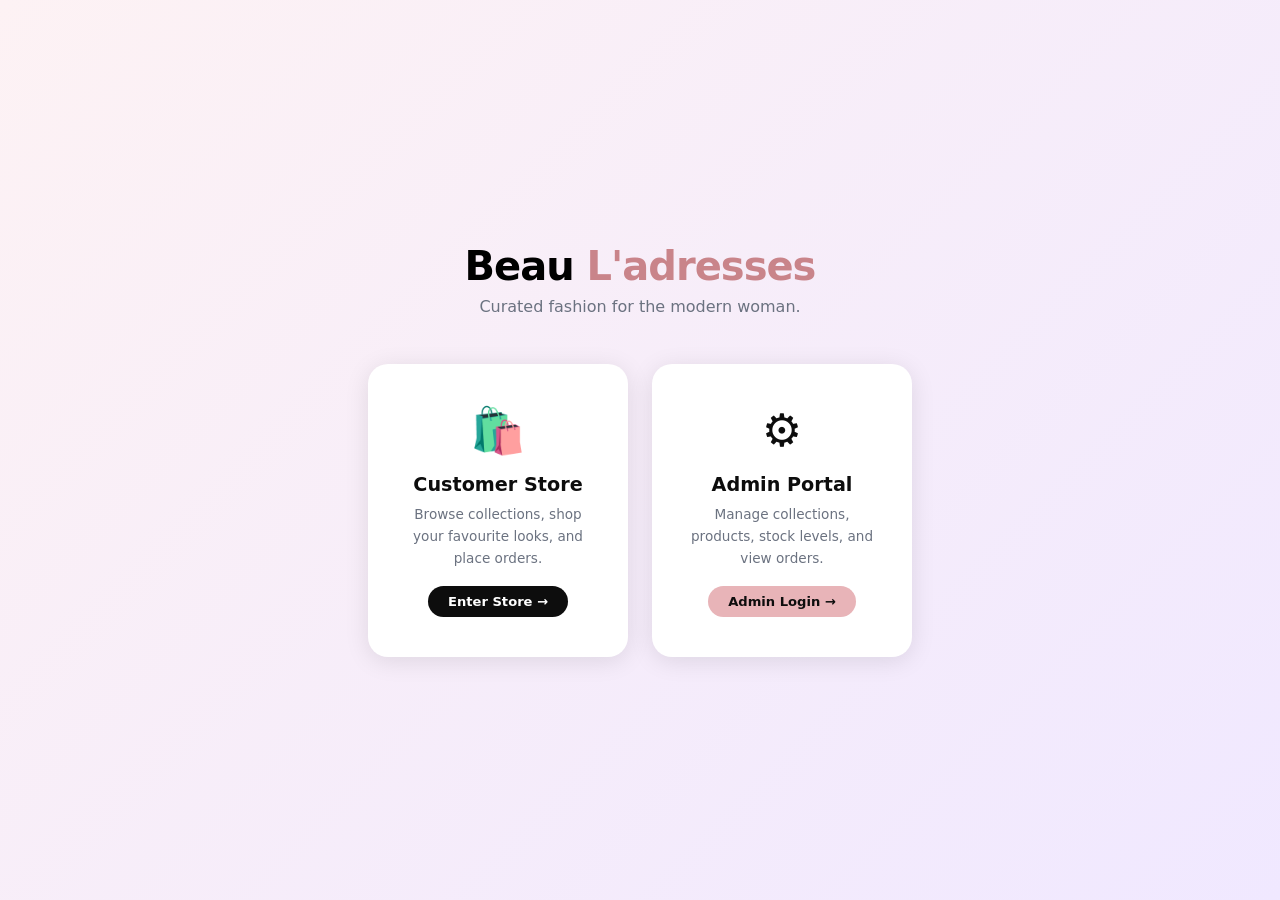
==== index.html @ b937caf0 "Deploy Beau Ladresses e-commerce store" ====
<!DOCTYPE html>
<html lang="en">
<head>
  <meta charset="UTF-8"/>
  <meta name="viewport" content="width=device-width, initial-scale=1.0"/>
  <title>Beau L'adresses</title>
  <style>
    *,*::before,*::after{box-sizing:border-box;margin:0;padding:0;}
    body{font-family:'Segoe UI',system-ui,sans-serif;background:linear-gradient(135deg,#fdf2f4 0%,#f0e8ff 100%);min-height:100vh;display:flex;align-items:center;justify-content:center;}
    .wrap{text-align:center;padding:40px 24px;}
    .logo{font-size:2.5rem;font-weight:800;letter-spacing:-1px;margin-bottom:8px;}
    .logo span{color:#c9848a;}
    .tagline{color:#6b7280;font-size:1rem;margin-bottom:48px;}
    .cards{display:flex;gap:24px;justify-content:center;flex-wrap:wrap;}
    .card{background:#fff;border-radius:20px;padding:40px 36px;width:260px;box-shadow:0 4px 24px rgba(0,0,0,.1);text-decoration:none;color:#0d0d0d;transition:transform .2s;}
    .card:hover{transform:translateY(-6px);}
    .card-icon{font-size:2.8rem;margin-bottom:16px;}
    .card h2{font-size:1.2rem;font-weight:800;margin-bottom:8px;}
    .card p{font-size:.85rem;color:#6b7280;line-height:1.6;}
    .card-badge{display:inline-block;margin-top:16px;padding:8px 20px;border-radius:50px;font-size:.82rem;font-weight:700;}
    .shop-badge{background:#0d0d0d;color:#fff;}
    .admin-badge{background:#e8b4b8;color:#0d0d0d;}
  </style>
</head>
<body>
  <div class="wrap">
    <div class="logo">Beau <span>L'adresses</span></div>
    <p class="tagline">Curated fashion for the modern woman.</p>
    <div class="cards">
      <a href="store/index.html" class="card">
        <div class="card-icon">🛍️</div>
        <h2>Customer Store</h2>
        <p>Browse collections, shop your favourite looks, and place orders.</p>
        <div class="card-badge shop-badge">Enter Store →</div>
      </a>
      <a href="admin/index.html" class="card">
        <div class="card-icon">⚙️</div>
        <h2>Admin Portal</h2>
        <p>Manage collections, products, stock levels, and view orders.</p>
        <div class="card-badge admin-badge">Admin Login →</div>
      </a>
    </div>
  </div>
</body>
</html>
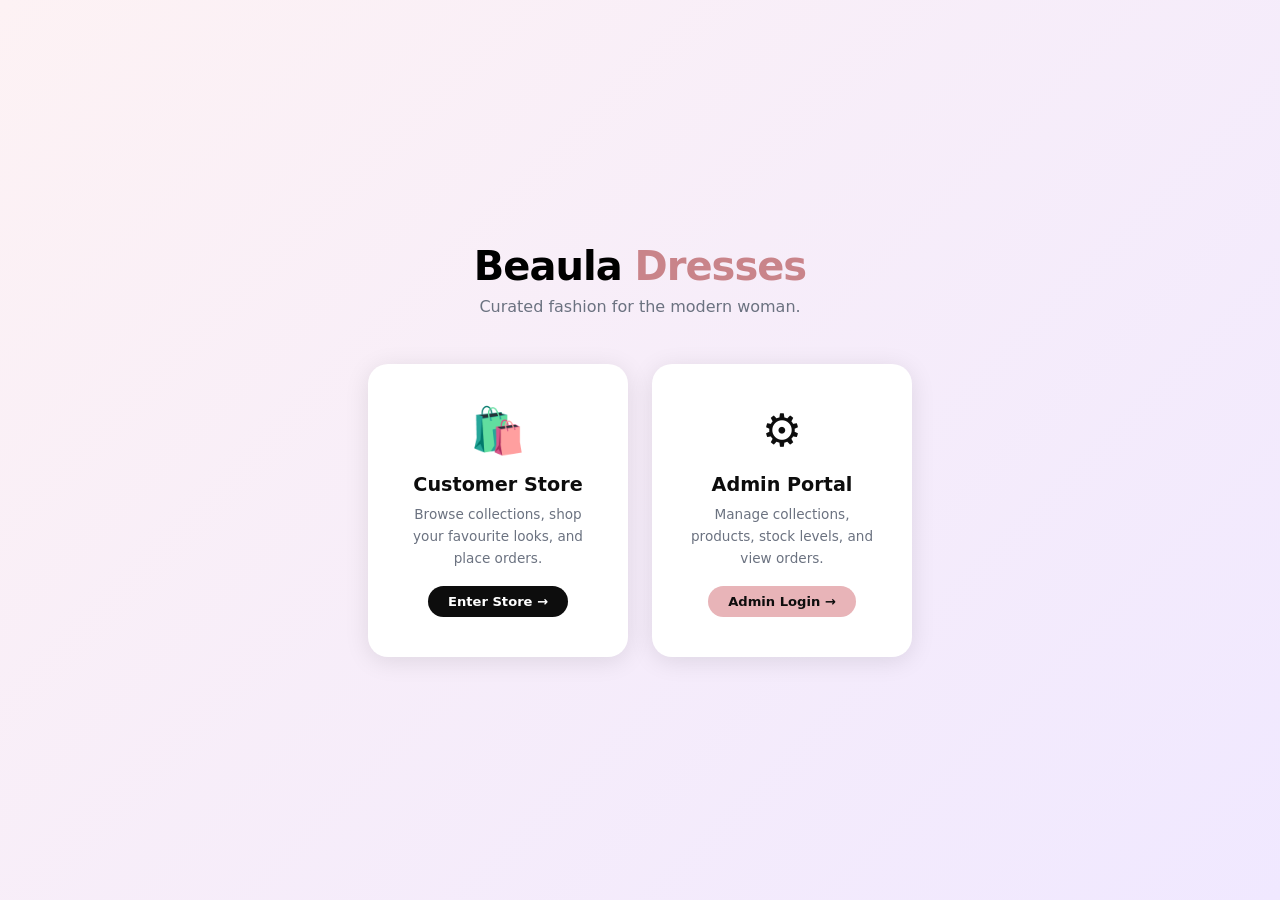
==== commit 07c81c73: "Rename brand: Beau L'adresses → Beaula Dresses across all files" ====
--- a/index.html
+++ b/index.html
@@ -3,7 +3,8 @@
 <head>
   <meta charset="UTF-8"/>
   <meta name="viewport" content="width=device-width, initial-scale=1.0"/>
-  <title>Beau L'adresses</title>
+  <title>Beaula Dresses</title>
+  <meta name="google-site-verification" content="CVL_aL9eIuunwTYsvDjjLJJ04FBsLAIZWLN3NzxDghA" />
   <style>
     *,*::before,*::after{box-sizing:border-box;margin:0;padding:0;}
     body{font-family:'Segoe UI',system-ui,sans-serif;background:linear-gradient(135deg,#fdf2f4 0%,#f0e8ff 100%);min-height:100vh;display:flex;align-items:center;justify-content:center;}
@@ -24,7 +25,7 @@
 </head>
 <body>
   <div class="wrap">
-    <div class="logo">Beau <span>L'adresses</span></div>
+    <div class="logo">Beaula <span>Dresses</span></div>
     <p class="tagline">Curated fashion for the modern woman.</p>
     <div class="cards">
       <a href="store/index.html" class="card">
